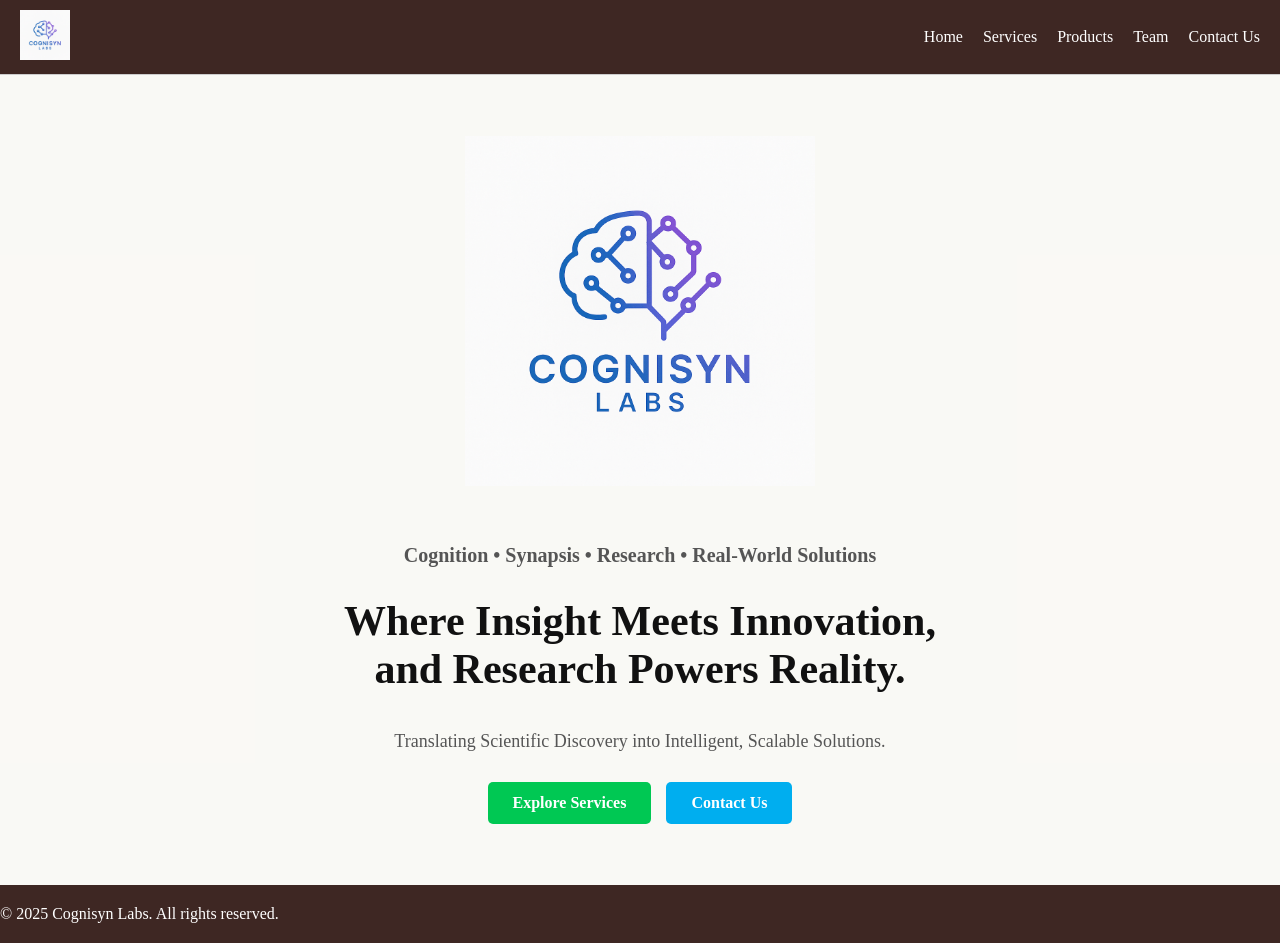
==== index.html @ c677e5f1 "Add files via upload" ====
<!DOCTYPE html>
<html lang="en">
<head>
  <meta charset="UTF-8">
  <meta name="viewport" content="width=device-width, initial-scale=1.0">
  <title>Cognisyn Labs</title>
  <style>
    body {
      margin: 0;
      font-family: Garamond, san-serif;
      background-color: #faf9f5;
    }

    .top-bar {
      display: flex;
      align-items: center;
      justify-content: space-between;
      padding: 10px 20px;
      background-color: #3E2723; /* Dark brown background */
      color: white; /* White text */
      border-bottom: 1px solid #ccc;
    }

    .top-bar .logo img {
      height: 50px;
    }

    .top-bar .nav-links {
      display: flex;
      gap: 20px;
      font-size: 16px;
    }

    .top-bar .nav-links a {
      text-decoration: none;
      color: white; /* White links for contrast */
      font-weight: 500;
    }

    .top-bar .nav-links a:hover {
      color: #f1c40f; /* Optional: Highlight links on hover */
    }

    .hero {
      display: flex;
      flex-direction: column;
      align-items: center;
      justify-content: center;
      height: 90vh;
      background: url('your-background-image.jpg') center/cover no-repeat;
      background-color: #faf9f5; /* fallback color */
      text-align: center;
      position: relative;
      color: #333;
    }

    .hero::after {
      content: '';
      position: absolute;
      inset: 0;
      background: rgba(250, 249, 245, 0.7); /* light overlay */
    }

    .hero-content {
      position: relative;
      z-index: 1;
      max-width: 700px;
      display: flex;
      flex-direction: column;
      align-items: center;
    }

    .hero-content .hero-logo img {
      height: 350px;
      margin-bottom: 20px;
    }

    .hero h5 {
      font-size: 20px;
      margin-bottom: 10px;
      color: #555;
    }

    .hero h1 {
      font-size: 42px;
      margin: 20px 0;
      color: #111;
    }

    .hero p {
      font-size: 18px;
      margin-bottom: 30px;
      color: #555;
    }

    .buttons {
      display: flex;
      gap: 15px;
      justify-content: center;
      flex-wrap: wrap;
    }

    .buttons a {
      padding: 12px 25px;
      border-radius: 5px;
      text-decoration: none;
      font-weight: bold;
      transition: background-color 0.3s;
    }

    .btn-primary {
      background-color: #00AEEF;
      color: #fff;
    }

    .btn-primary:hover {
      background-color: #0090cc;
    }

    .btn-secondary {
      background-color: #00C853;
      color: #fff;
    }

    .btn-secondary:hover {
      background-color: #009b3a;
    }

    /* Footer */
    .footer {
      background-color: #3E2723; /* Dark brown background */
      color: white; /* White text */
      padding: 20px 0;
      position: relative;
      bottom: 0;
      width: 100%;
    }

    .footer p {
      margin: 0;
      font-size: 1rem;
      font-weight: 400;
    }

  </style>
</head>
<body>

  <div class="top-bar">
    <div class="logo">
      <img src="logo_1.png" alt="Logo">
    </div>
    <div class="nav-links">
      <a href="index.html">Home</a>
      <a href="services.html">Services</a>
      <a href="products.html">Products</a>
      <a href="teams.html">Team</a>
      <a href="contact_us.html">Contact Us</a>
    </div>
  </div>

  

  <section class="hero">
    <div class="hero-content">
      <div class="hero-logo">
        <img src="logo_1.png" alt="Cognisyn Labs Logo">
      </div>
      <h5>Cognition • Synapsis • Research • Real-World Solutions</h5>
      <h1>Where Insight Meets Innovation,<br>and Research Powers Reality.</h1>
      <p>Translating Scientific Discovery into Intelligent, Scalable Solutions.</p>
      <div class="buttons">
        <a href="#" class="btn-secondary">Explore Services</a>
        <a href="#" class="btn-primary">Contact Us</a>
      </div>
    </div>
  </section>
  <footer class="footer">
    <div class="container text-center">
      <p>&copy; 2025 Cognisyn Labs. All rights reserved.</p>
    </div>
  </footer>

</body>
</html>
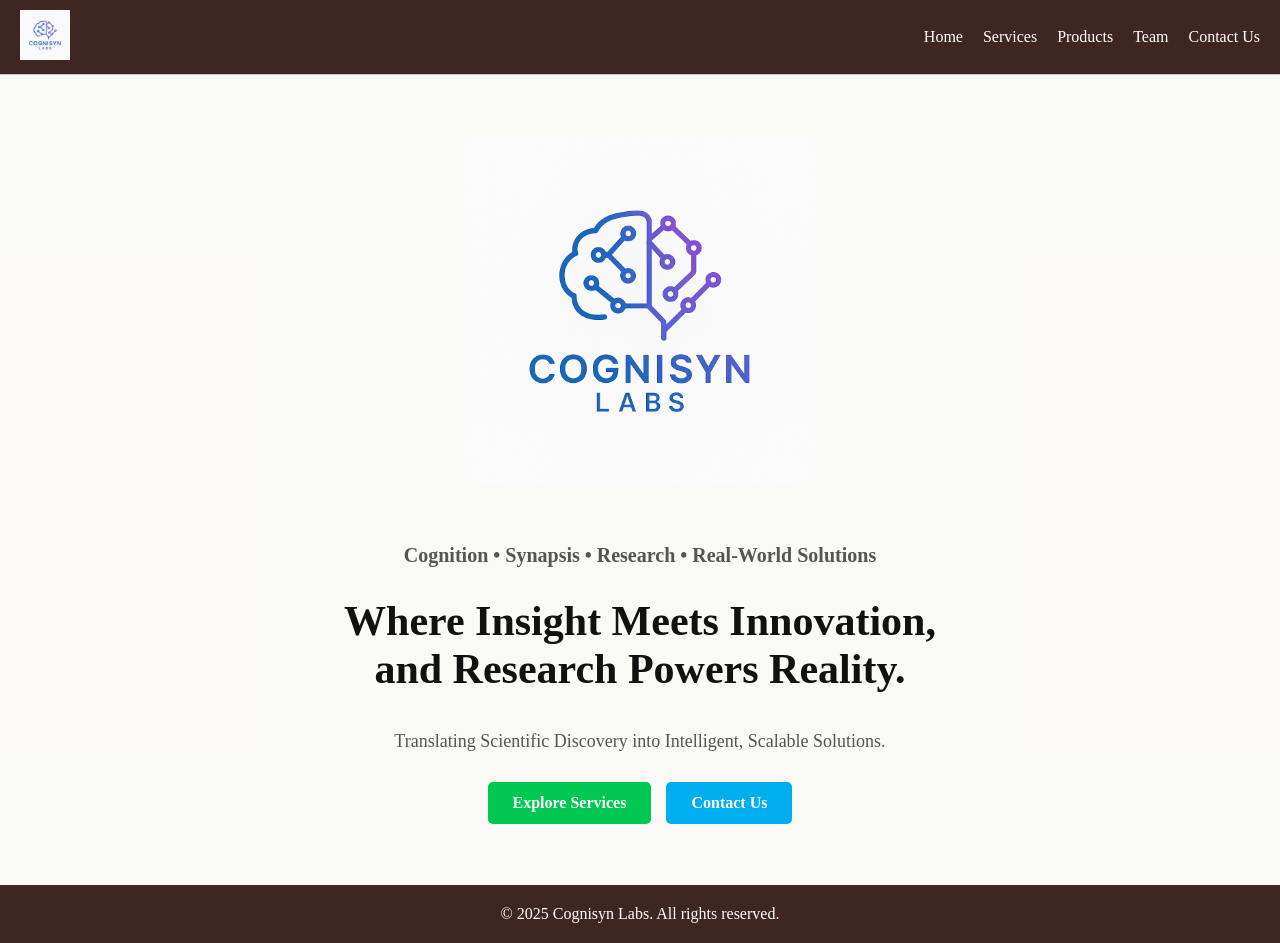
==== commit b144c521: "Add files via upload" ====
--- a/index.html
+++ b/index.html
@@ -132,6 +132,7 @@
       color: white; /* White text */
       padding: 20px 0;
       position: relative;
+      text-align: center; /* Center the text */
       bottom: 0;
       width: 100%;
     }
@@ -180,6 +181,7 @@
       <p>&copy; 2025 Cognisyn Labs. All rights reserved.</p>
     </div>
   </footer>
+  
 
 </body>
 </html>
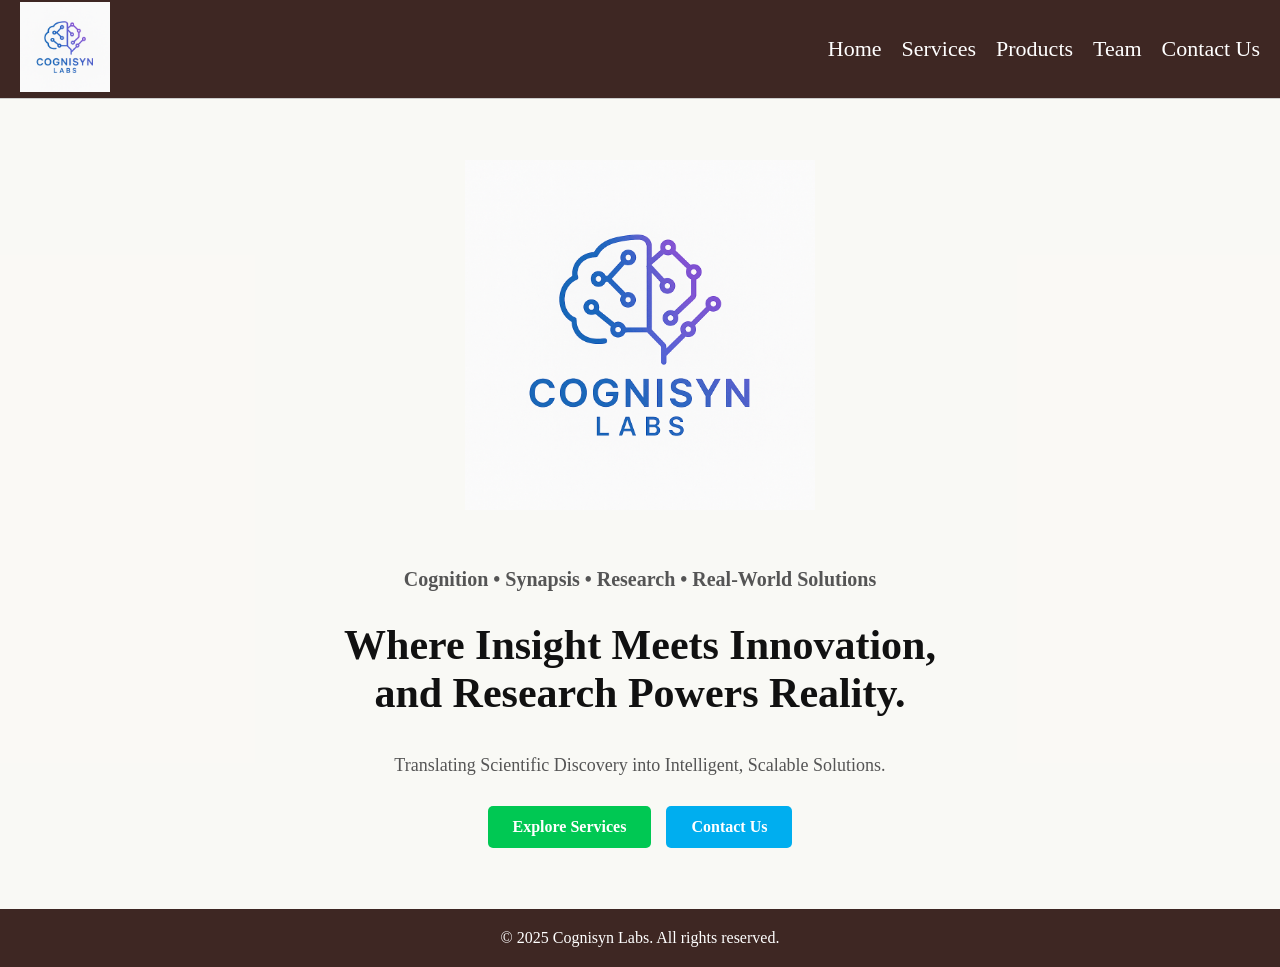
==== commit e3223596: "Add files via upload" ====
--- a/index.html
+++ b/index.html
@@ -15,20 +15,20 @@
       display: flex;
       align-items: center;
       justify-content: space-between;
-      padding: 10px 20px;
+      padding: 2px 20px;
       background-color: #3E2723; /* Dark brown background */
       color: white; /* White text */
       border-bottom: 1px solid #ccc;
     }
 
     .top-bar .logo img {
-      height: 50px;
+      height: 90px;
     }
 
     .top-bar .nav-links {
       display: flex;
       gap: 20px;
-      font-size: 16px;
+      font-size: 22px;
     }
 
     .top-bar .nav-links a {
@@ -181,7 +181,7 @@
       <p>&copy; 2025 Cognisyn Labs. All rights reserved.</p>
     </div>
   </footer>
-  
+
 
 </body>
 </html>
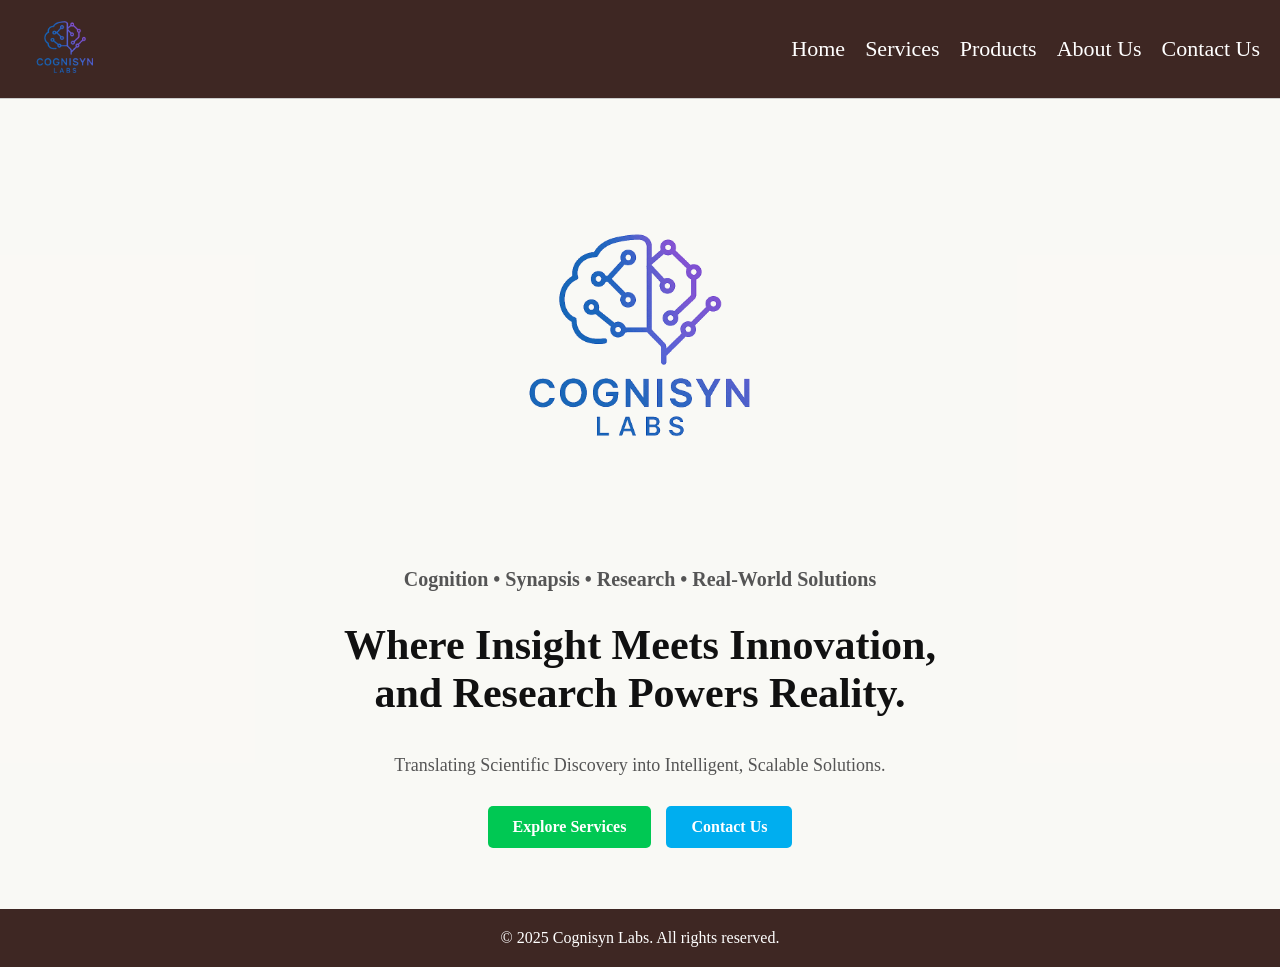
==== commit 2c129cad: "Add files via upload" ====
--- a/index.html
+++ b/index.html
@@ -47,8 +47,9 @@
       align-items: center;
       justify-content: center;
       height: 90vh;
-      background: url('your-background-image.jpg') center/cover no-repeat;
+      background: url('/img/brain.png') center/cover no-repeat;
       background-color: #faf9f5; /* fallback color */
+      background-size: 80% auto;
       text-align: center;
       position: relative;
       color: #333;
@@ -149,13 +150,13 @@
 
   <div class="top-bar">
     <div class="logo">
-      <img src="logo_1.png" alt="Logo">
+      <img src="logo_2.png" alt="Logo">
     </div>
     <div class="nav-links">
       <a href="index.html">Home</a>
       <a href="services.html">Services</a>
       <a href="products.html">Products</a>
-      <a href="teams.html">Team</a>
+      <a href="teams.html">About Us</a>
       <a href="contact_us.html">Contact Us</a>
     </div>
   </div>
@@ -165,14 +166,14 @@
   <section class="hero">
     <div class="hero-content">
       <div class="hero-logo">
-        <img src="logo_1.png" alt="Cognisyn Labs Logo">
+        <img src="logo_2.png" alt="Cognisyn Labs Logo">
       </div>
       <h5>Cognition • Synapsis • Research • Real-World Solutions</h5>
       <h1>Where Insight Meets Innovation,<br>and Research Powers Reality.</h1>
       <p>Translating Scientific Discovery into Intelligent, Scalable Solutions.</p>
       <div class="buttons">
-        <a href="#" class="btn-secondary">Explore Services</a>
-        <a href="#" class="btn-primary">Contact Us</a>
+        <a href="services.html" class="btn-secondary">Explore Services</a>
+        <a href="contact_us.html" class="btn-primary">Contact Us</a>
       </div>
     </div>
   </section>
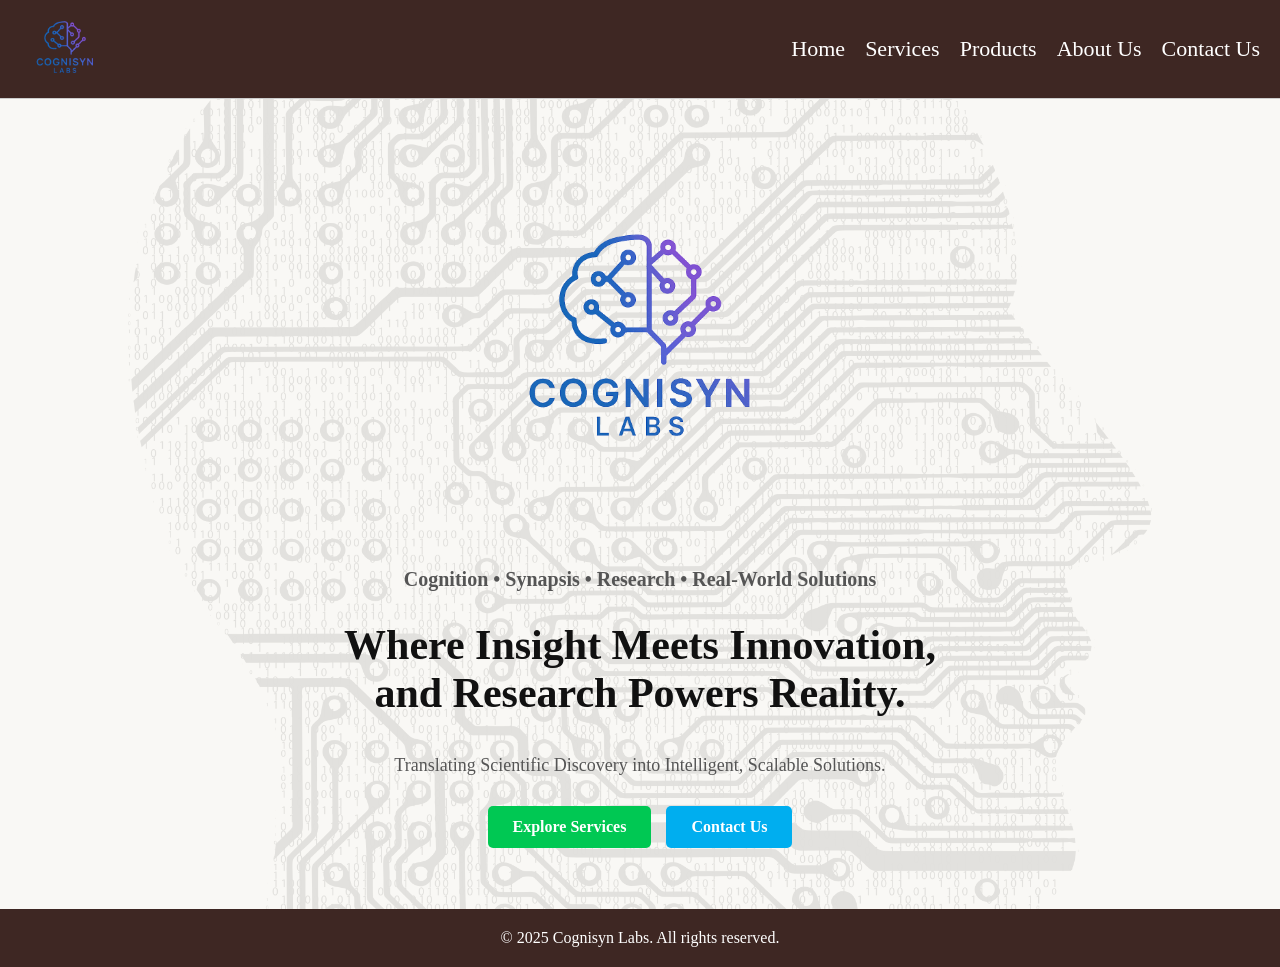
==== commit 61fa0f7f: "Add files via upload" ====
--- a/index.html
+++ b/index.html
@@ -59,7 +59,7 @@
       content: '';
       position: absolute;
       inset: 0;
-      background: rgba(250, 249, 245, 0.7); /* light overlay */
+      background: rgba(250, 249, 245, 0.9); /* light overlay */
     }
 
     .hero-content {
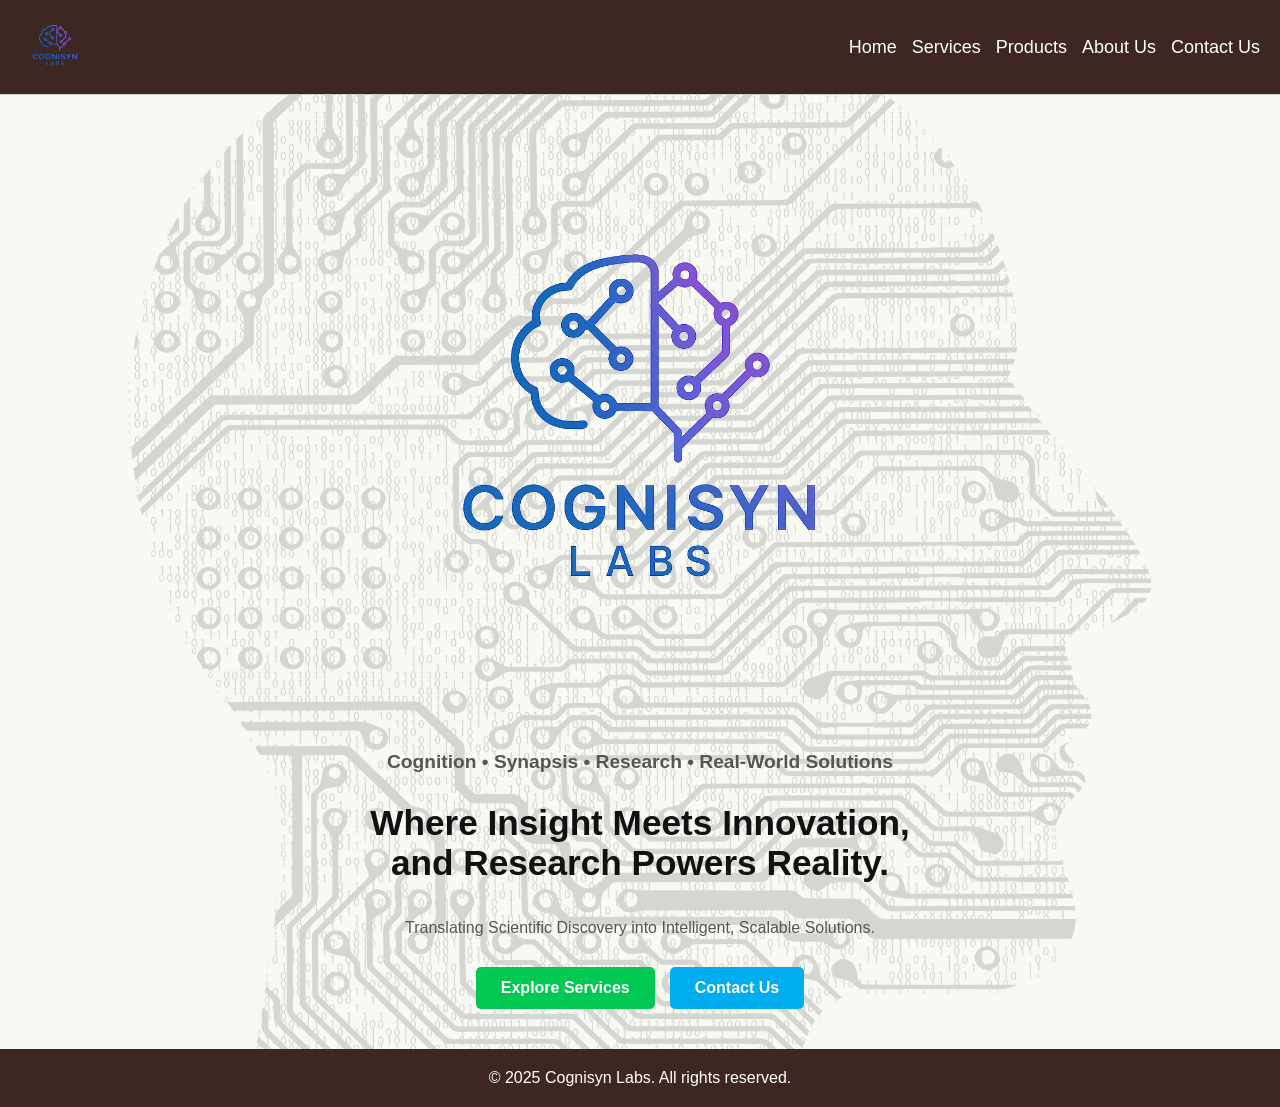
==== commit a7885025: "Add files via upload" ====
--- a/index.html
+++ b/index.html
@@ -5,146 +5,189 @@
   <meta name="viewport" content="width=device-width, initial-scale=1.0">
   <title>Cognisyn Labs</title>
   <style>
-    body {
-      margin: 0;
-      font-family: Garamond, san-serif;
-      background-color: #faf9f5;
-    }
-
-    .top-bar {
-      display: flex;
-      align-items: center;
-      justify-content: space-between;
-      padding: 2px 20px;
-      background-color: #3E2723; /* Dark brown background */
-      color: white; /* White text */
-      border-bottom: 1px solid #ccc;
-    }
-
-    .top-bar .logo img {
-      height: 90px;
-    }
-
-    .top-bar .nav-links {
-      display: flex;
-      gap: 20px;
-      font-size: 22px;
-    }
-
-    .top-bar .nav-links a {
-      text-decoration: none;
-      color: white; /* White links for contrast */
-      font-weight: 500;
-    }
-
-    .top-bar .nav-links a:hover {
-      color: #f1c40f; /* Optional: Highlight links on hover */
-    }
-
-    .hero {
-      display: flex;
-      flex-direction: column;
-      align-items: center;
-      justify-content: center;
-      height: 90vh;
-      background: url('/img/brain.png') center/cover no-repeat;
-      background-color: #faf9f5; /* fallback color */
-      background-size: 80% auto;
-      text-align: center;
-      position: relative;
-      color: #333;
-    }
-
-    .hero::after {
-      content: '';
-      position: absolute;
-      inset: 0;
-      background: rgba(250, 249, 245, 0.9); /* light overlay */
-    }
-
-    .hero-content {
-      position: relative;
-      z-index: 1;
-      max-width: 700px;
-      display: flex;
-      flex-direction: column;
-      align-items: center;
-    }
-
-    .hero-content .hero-logo img {
-      height: 350px;
-      margin-bottom: 20px;
-    }
-
-    .hero h5 {
-      font-size: 20px;
-      margin-bottom: 10px;
-      color: #555;
-    }
-
-    .hero h1 {
-      font-size: 42px;
-      margin: 20px 0;
-      color: #111;
-    }
-
-    .hero p {
-      font-size: 18px;
-      margin-bottom: 30px;
-      color: #555;
-    }
-
-    .buttons {
-      display: flex;
-      gap: 15px;
-      justify-content: center;
-      flex-wrap: wrap;
-    }
-
-    .buttons a {
-      padding: 12px 25px;
-      border-radius: 5px;
-      text-decoration: none;
-      font-weight: bold;
-      transition: background-color 0.3s;
-    }
-
-    .btn-primary {
-      background-color: #00AEEF;
-      color: #fff;
-    }
-
-    .btn-primary:hover {
-      background-color: #0090cc;
-    }
-
-    .btn-secondary {
-      background-color: #00C853;
-      color: #fff;
-    }
-
-    .btn-secondary:hover {
-      background-color: #009b3a;
-    }
-
-    /* Footer */
-    .footer {
-      background-color: #3E2723; /* Dark brown background */
-      color: white; /* White text */
-      padding: 20px 0;
-      position: relative;
-      text-align: center; /* Center the text */
-      bottom: 0;
-      width: 100%;
-    }
-
-    .footer p {
-      margin: 0;
-      font-size: 1rem;
-      font-weight: 400;
-    }
-
-  </style>
+      body {
+        margin: 0;
+        font-family: Garamond, sans-serif;
+        background-color: #faf9f5;
+      }
+
+      .top-bar {
+        display: flex;
+        flex-wrap: wrap;
+        align-items: center;
+        justify-content: space-between;
+        padding: 10px 20px;
+        background-color: #3E2723;
+        color: white;
+        border-bottom: 1px solid #ccc;
+      }
+
+      .top-bar .logo img {
+        height: 70px;
+      }
+
+      .top-bar .nav-links {
+        display: flex;
+        flex-wrap: wrap;
+        gap: 15px;
+        font-size: 18px;
+      }
+
+      .top-bar .nav-links a {
+        text-decoration: none;
+        color: white;
+        font-weight: 500;
+      }
+
+      .top-bar .nav-links a:hover {
+        color: #f1c40f;
+      }
+
+      .hero {
+        display: flex;
+        flex-direction: column;
+        align-items: center;
+        justify-content: center;
+        min-height: 80vh;
+        background: url('/img/brain.png') center/80% no-repeat;
+        background-color: #faf9f5;
+        text-align: center;
+        position: relative;
+        color: #333;
+        padding: 40px 20px;
+      }
+
+      .hero::after {
+        content: '';
+        position: absolute;
+        inset: 0;
+        background: rgba(250, 249, 245, 0.85);
+      }
+
+      .hero-content {
+        position: relative;
+        z-index: 1;
+        max-width: 700px;
+        display: flex;
+        flex-direction: column;
+        align-items: center;
+        text-align: center;
+      }
+
+      .hero-content .hero-logo img {
+        max-width: 80%;
+        height: auto;
+        margin-bottom: 20px;
+      }
+
+      .hero h5 {
+        font-size: 1.2rem;
+        margin-bottom: 10px;
+        color: #555;
+      }
+
+      .hero h1 {
+        font-size: 2.2rem;
+        margin: 20px 0;
+        color: #111;
+      }
+
+      .hero p {
+        font-size: 1rem;
+        margin-bottom: 30px;
+        color: #555;
+      }
+
+      .buttons {
+        display: flex;
+        gap: 15px;
+        justify-content: center;
+        flex-wrap: wrap;
+      }
+
+      .buttons a {
+        padding: 12px 25px;
+        border-radius: 5px;
+        text-decoration: none;
+        font-weight: bold;
+        transition: background-color 0.3s;
+        font-size: 1rem;
+      }
+
+      .btn-primary {
+        background-color: #00AEEF;
+        color: #fff;
+      }
+
+      .btn-primary:hover {
+        background-color: #0090cc;
+      }
+
+      .btn-secondary {
+        background-color: #00C853;
+        color: #fff;
+      }
+
+      .btn-secondary:hover {
+        background-color: #009b3a;
+      }
+
+      .footer {
+        background-color: #3E2723;
+        color: white;
+        padding: 20px 0;
+        text-align: center;
+      }
+
+      .footer p {
+        margin: 0;
+        font-size: 1rem;
+        font-weight: 400;
+      }
+
+      /* RESPONSIVE STYLES */
+      @media (max-width: 768px) {
+        .top-bar {
+          flex-direction: column;
+          align-items: flex-start;
+        }
+
+        .top-bar .logo img {
+          height: 60px;
+          margin-bottom: 10px;
+        }
+
+        .top-bar .nav-links {
+          flex-direction: column;
+          gap: 10px;
+          font-size: 16px;
+          width: 100%;
+        }
+
+        .hero h1 {
+          font-size: 1.8rem;
+        }
+
+        .hero h5 {
+          font-size: 1rem;
+        }
+
+        .hero p {
+          font-size: 0.95rem;
+        }
+
+        .buttons a {
+          padding: 10px 20px;
+          font-size: 0.95rem;
+        }
+
+        .hero {
+          background-size: 100% auto;
+          padding: 60px 20px;
+        }
+      }
+    </style>
+
 </head>
 <body>
 
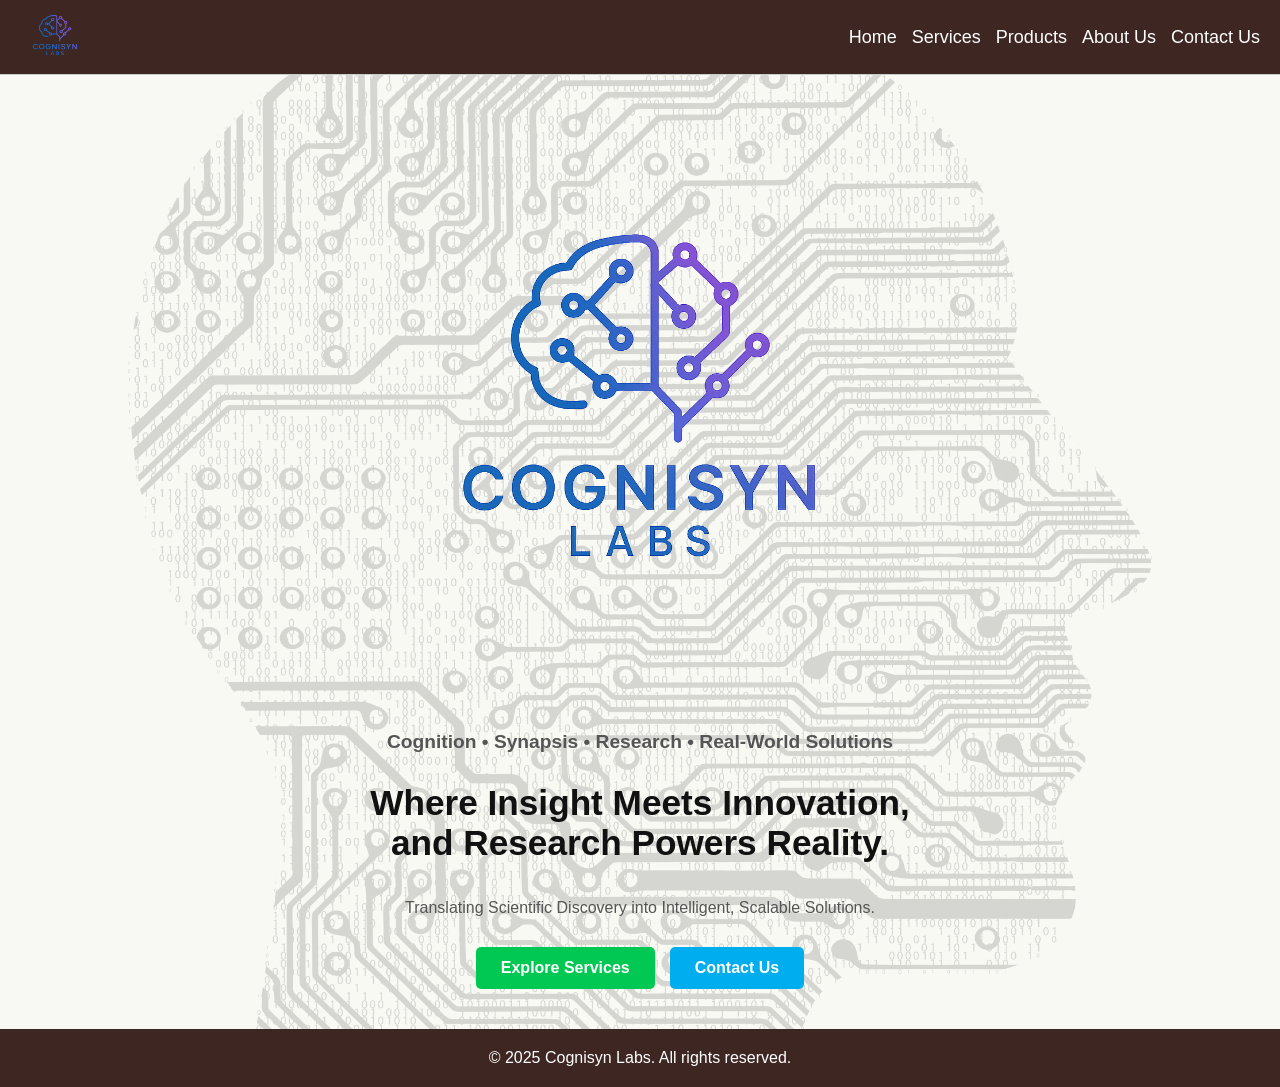
==== commit ccdb19ba: "Add files via upload" ====
--- a/index.html
+++ b/index.html
@@ -16,7 +16,7 @@
         flex-wrap: wrap;
         align-items: center;
         justify-content: space-between;
-        padding: 10px 20px;
+        padding: 0px 20px;
         background-color: #3E2723;
         color: white;
         border-bottom: 1px solid #ccc;
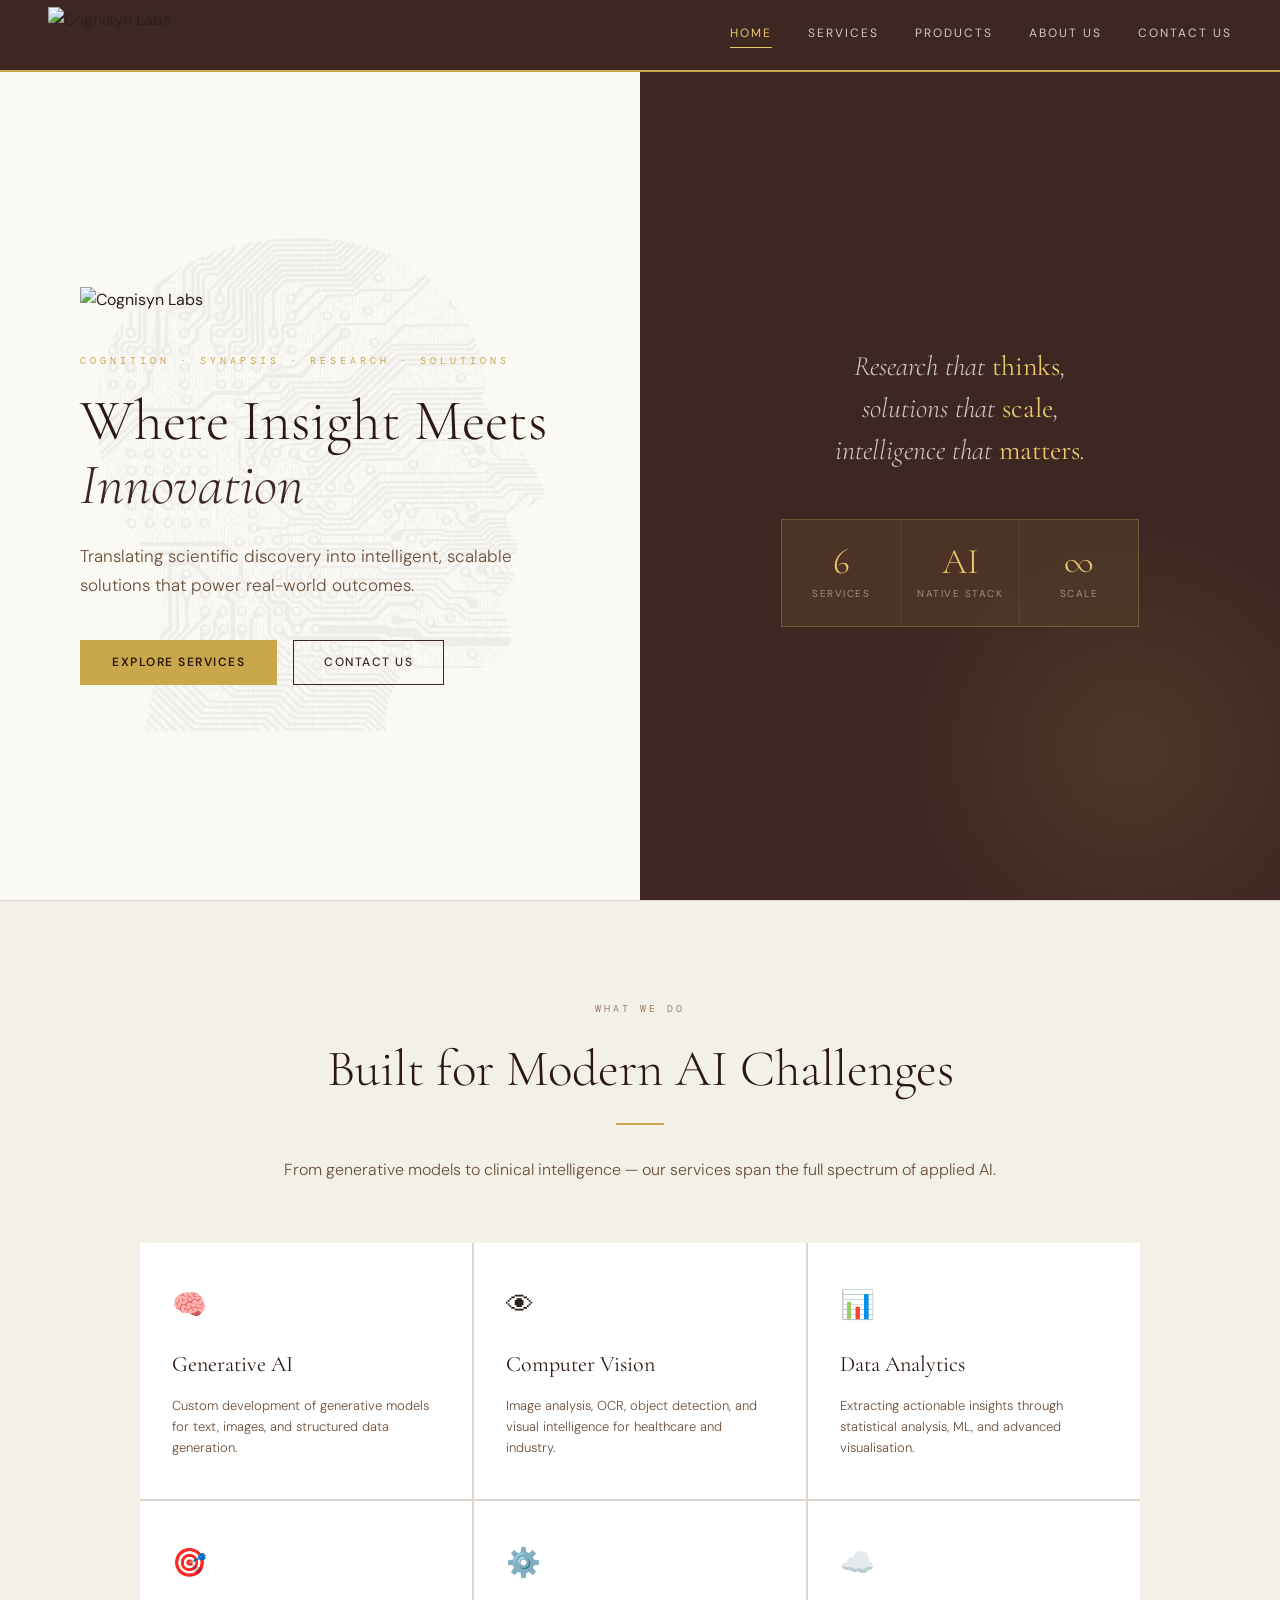
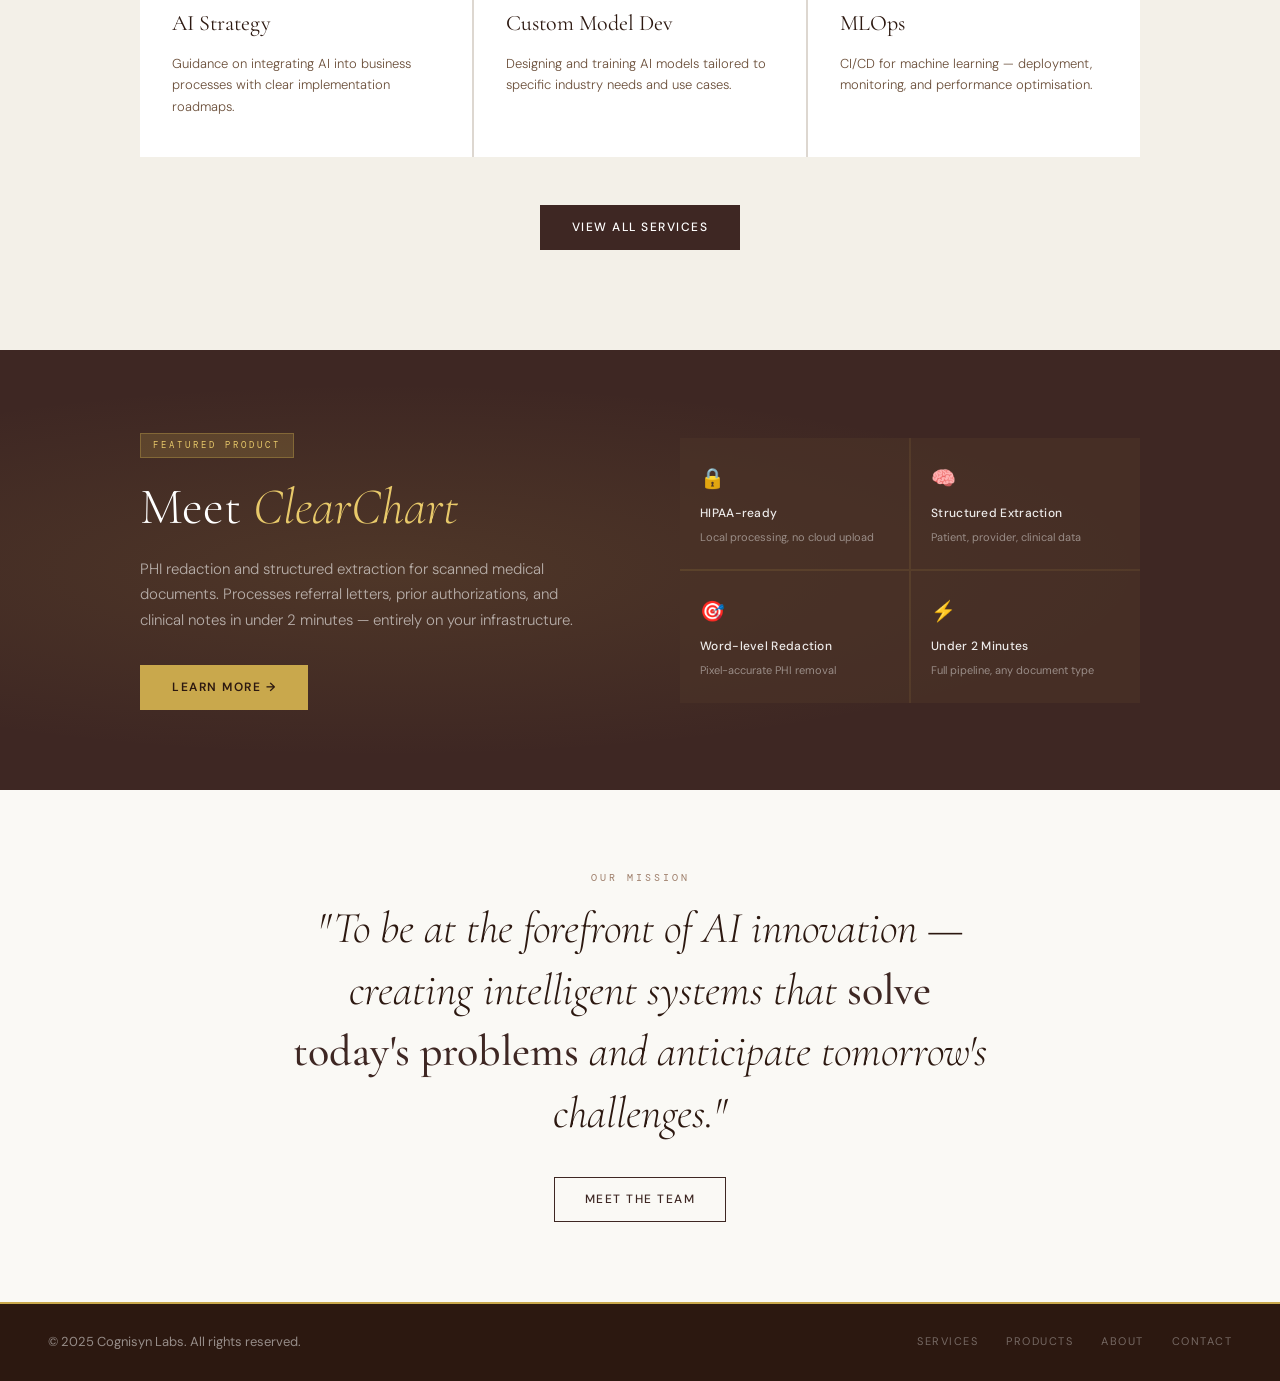
==== commit 884f1c0d: "Add files via upload" ====
--- a/index.html
+++ b/index.html
@@ -2,201 +2,290 @@
 <html lang="en">
 <head>
   <meta charset="UTF-8">
-  <meta name="viewport" content="width=device-width, initial-scale=1.0">
-  <title>Cognisyn Labs</title>
+  <meta name="viewport" content="width=device-width, initial-scale=1">
+  <title>Cognisyn Labs — AI Research & Solutions</title>
+  <link rel="preconnect" href="https://fonts.googleapis.com">
+  <link href="https://fonts.googleapis.com/css2?family=Cormorant+Garamond:ital,wght@0,300;0,400;0,500;1,300;1,400&family=DM+Sans:wght@300;400;500&family=DM+Mono:wght@400;500&display=swap" rel="stylesheet">
+  <link rel="stylesheet" href="shared.css">
   <style>
-      body {
-        margin: 0;
-        font-family: Garamond, sans-serif;
-        background-color: #faf9f5;
-      }
-
-      .top-bar {
-        display: flex;
-        flex-wrap: wrap;
-        align-items: center;
-        justify-content: space-between;
-        padding: 0px 20px;
-        background-color: #3E2723;
-        color: white;
-        border-bottom: 1px solid #ccc;
-      }
-
-      .top-bar .logo img {
-        height: 70px;
-      }
-
-      .top-bar .nav-links {
-        display: flex;
-        flex-wrap: wrap;
-        gap: 15px;
-        font-size: 18px;
-      }
-
-      .top-bar .nav-links a {
-        text-decoration: none;
-        color: white;
-        font-weight: 500;
-      }
-
-      .top-bar .nav-links a:hover {
-        color: #f1c40f;
-      }
-
-      .hero {
-        display: flex;
-        flex-direction: column;
-        align-items: center;
-        justify-content: center;
-        min-height: 80vh;
-        background: url('/img/brain.png') center/80% no-repeat;
-        background-color: #faf9f5;
-        text-align: center;
-        position: relative;
-        color: #333;
-        padding: 40px 20px;
-      }
-
-      .hero::after {
-        content: '';
-        position: absolute;
-        inset: 0;
-        background: rgba(250, 249, 245, 0.85);
-      }
-
-      .hero-content {
-        position: relative;
-        z-index: 1;
-        max-width: 700px;
-        display: flex;
-        flex-direction: column;
-        align-items: center;
-        text-align: center;
-      }
-
-      .hero-content .hero-logo img {
-        max-width: 80%;
-        height: auto;
-        margin-bottom: 20px;
-      }
-
-      .hero h5 {
-        font-size: 1.2rem;
-        margin-bottom: 10px;
-        color: #555;
-      }
-
-      .hero h1 {
-        font-size: 2.2rem;
-        margin: 20px 0;
-        color: #111;
-      }
-
-      .hero p {
-        font-size: 1rem;
-        margin-bottom: 30px;
-        color: #555;
-      }
-
-      .buttons {
-        display: flex;
-        gap: 15px;
-        justify-content: center;
-        flex-wrap: wrap;
-      }
-
-      .buttons a {
-        padding: 12px 25px;
-        border-radius: 5px;
-        text-decoration: none;
-        font-weight: bold;
-        transition: background-color 0.3s;
-        font-size: 1rem;
-      }
-
-      .btn-primary {
-        background-color: #00AEEF;
-        color: #fff;
-      }
-
-      .btn-primary:hover {
-        background-color: #0090cc;
-      }
-
-      .btn-secondary {
-        background-color: #00C853;
-        color: #fff;
-      }
-
-      .btn-secondary:hover {
-        background-color: #009b3a;
-      }
-
-      .footer {
-        background-color: #3E2723;
-        color: white;
-        padding: 20px 0;
-        text-align: center;
-      }
-
-      .footer p {
-        margin: 0;
-        font-size: 1rem;
-        font-weight: 400;
-      }
-
-      /* RESPONSIVE STYLES */
-      @media (max-width: 768px) {
-        .top-bar {
-          flex-direction: column;
-          align-items: flex-start;
-        }
-
-        .top-bar .logo img {
-          height: 60px;
-          margin-bottom: 10px;
-        }
-
-        .top-bar .nav-links {
-          flex-direction: column;
-          gap: 10px;
-          font-size: 16px;
-          width: 100%;
-        }
-
-        .hero h1 {
-          font-size: 1.8rem;
-        }
-
-        .hero h5 {
-          font-size: 1rem;
-        }
-
-        .hero p {
-          font-size: 0.95rem;
-        }
-
-        .buttons a {
-          padding: 10px 20px;
-          font-size: 0.95rem;
-        }
-
-        .hero {
-          background-size: 100% auto;
-          padding: 60px 20px;
-        }
-      }
-    </style>
-
+    /* ── Hero ── */
+    .hero {
+      min-height: calc(100vh - 72px);
+      background: var(--cream);
+      display: grid;
+      grid-template-columns: 1fr 1fr;
+      align-items: center;
+      gap: 0;
+      position: relative;
+      overflow: hidden;
+    }
+    .hero::before {
+      content: '';
+      position: absolute;
+      top: -80px; right: -80px;
+      width: 600px; height: 600px;
+      background: radial-gradient(circle, rgba(201,168,76,0.08) 0%, transparent 70%);
+      pointer-events: none;
+    }
+    .hero-left {
+      padding: 80px 64px 80px 80px;
+      position: relative;
+      z-index: 1;
+      background-image: url('img/brain.png');
+      background-size: 70%;
+      background-position: center;
+      background-repeat: no-repeat;
+    }
+    .hero-left::after {
+      content: '';
+      position: absolute;
+      inset: 0;
+      background: rgba(250, 249, 245, 0.95);
+      z-index: 0;
+    }
+    .hero-left > * { position: relative; z-index: 1; }
+    .hero-logo { margin-bottom: 40px; }
+    .hero-logo img { height: 80px; }
+    .hero-eyebrow {
+      font-family: 'DM Mono', monospace;
+      font-size: 10px;
+      letter-spacing: 4px;
+      text-transform: uppercase;
+      color: var(--gold);
+      margin-bottom: 20px;
+    }
+    .hero h1 {
+      font-family: 'Cormorant Garamond', serif;
+      font-size: clamp(40px, 4.5vw, 64px);
+      font-weight: 300;
+      color: var(--brown-dark);
+      line-height: 1.12;
+      margin-bottom: 24px;
+    }
+    .hero h1 em { font-style: italic; color: var(--brown); }
+    .hero-sub {
+      font-size: 17px;
+      color: var(--text-mid);
+      line-height: 1.7;
+      font-weight: 300;
+      max-width: 440px;
+      margin-bottom: 40px;
+    }
+    .hero-buttons { display: flex; gap: 16px; flex-wrap: wrap; }
+    .hero-right {
+      background: var(--brown);
+      min-height: calc(100vh - 72px);
+      display: flex;
+      flex-direction: column;
+      align-items: center;
+      justify-content: center;
+      padding: 60px 48px;
+      position: relative;
+      overflow: hidden;
+    }
+    .hero-right::before {
+      content: '';
+      position: absolute;
+      bottom: -100px; right: -100px;
+      width: 500px; height: 500px;
+      background: radial-gradient(circle, rgba(201,168,76,0.12) 0%, transparent 65%);
+    }
+    .hero-right-content { position: relative; z-index: 1; text-align: center; }
+    .hero-tagline {
+      font-family: 'Cormorant Garamond', serif;
+      font-size: 28px;
+      font-weight: 300;
+      font-style: italic;
+      color: rgba(255,255,255,0.75);
+      line-height: 1.5;
+      margin-bottom: 48px;
+    }
+    .hero-tagline strong { color: var(--gold-light); font-style: normal; font-weight: 400; }
+    .stats-row {
+      display: grid;
+      grid-template-columns: repeat(3, 1fr);
+      gap: 1px;
+      background: rgba(201,168,76,0.2);
+      border: 1px solid rgba(201,168,76,0.2);
+      width: 100%;
+    }
+    .stat {
+      background: rgba(62,39,35,0.5);
+      padding: 24px 16px;
+      text-align: center;
+    }
+    .stat-num {
+      font-family: 'Cormorant Garamond', serif;
+      font-size: 36px;
+      font-weight: 300;
+      color: var(--gold-light);
+      line-height: 1;
+      margin-bottom: 6px;
+    }
+    .stat-label {
+      font-size: 10px;
+      letter-spacing: 1.5px;
+      text-transform: uppercase;
+      color: rgba(255,255,255,0.45);
+    }
+
+    /* ── Services preview ── */
+    .services-preview {
+      padding: 100px 0;
+      background: var(--cream-2);
+      border-top: 1px solid var(--border);
+    }
+    .services-preview .container { text-align: center; }
+    .services-preview h2 {
+      font-family: 'Cormorant Garamond', serif;
+      font-size: clamp(32px, 4vw, 52px);
+      font-weight: 300;
+      color: var(--brown-dark);
+      margin-bottom: 12px;
+    }
+    .services-preview > .container > p {
+      font-size: 16px;
+      color: var(--text-mid);
+      font-weight: 300;
+      margin-bottom: 60px;
+    }
+    .services-grid {
+      display: grid;
+      grid-template-columns: repeat(3, 1fr);
+      gap: 2px;
+      background: var(--border);
+    }
+    .service-tile {
+      background: white;
+      padding: 40px 32px;
+      text-align: left;
+      transition: background 0.2s;
+      cursor: default;
+    }
+    .service-tile:hover { background: var(--cream); }
+    .tile-icon {
+      font-size: 28px;
+      margin-bottom: 20px;
+    }
+    .tile-title {
+      font-family: 'Cormorant Garamond', serif;
+      font-size: 22px;
+      font-weight: 400;
+      color: var(--brown-dark);
+      margin-bottom: 12px;
+    }
+    .tile-desc {
+      font-size: 13px;
+      color: var(--text-mid);
+      line-height: 1.65;
+      font-weight: 300;
+    }
+
+    /* ── ClearChart callout ── */
+    .product-callout {
+      background: var(--brown);
+      padding: 80px 0;
+      position: relative;
+      overflow: hidden;
+    }
+    .product-callout::before {
+      content: '';
+      position: absolute;
+      inset: 0;
+      background: radial-gradient(ellipse at 30% 50%, rgba(201,168,76,0.12) 0%, transparent 60%);
+    }
+    .callout-inner {
+      display: grid;
+      grid-template-columns: 1fr 1fr;
+      gap: 80px;
+      align-items: center;
+      position: relative;
+    }
+    .callout-left .badge {
+      font-family: 'DM Mono', monospace;
+      font-size: 9px;
+      letter-spacing: 3px;
+      text-transform: uppercase;
+      background: rgba(201,168,76,0.2);
+      border: 1px solid rgba(201,168,76,0.35);
+      color: var(--gold-light);
+      padding: 4px 12px;
+      display: inline-block;
+      margin-bottom: 20px;
+    }
+    .callout-left h2 {
+      font-family: 'Cormorant Garamond', serif;
+      font-size: clamp(36px, 4vw, 52px);
+      font-weight: 300;
+      color: white;
+      line-height: 1.15;
+      margin-bottom: 20px;
+    }
+    .callout-left h2 em { font-style: italic; color: var(--gold-light); }
+    .callout-left p {
+      font-size: 15px;
+      color: rgba(255,255,255,0.6);
+      font-weight: 300;
+      line-height: 1.7;
+      margin-bottom: 32px;
+    }
+    .callout-right {
+      display: grid;
+      grid-template-columns: 1fr 1fr;
+      gap: 2px;
+      background: rgba(201,168,76,0.15);
+    }
+    .callout-feature {
+      background: rgba(62,39,35,0.6);
+      padding: 24px 20px;
+    }
+    .cf-icon { font-size: 20px; margin-bottom: 10px; }
+    .cf-title {
+      font-size: 12px;
+      font-weight: 500;
+      color: rgba(255,255,255,0.9);
+      margin-bottom: 6px;
+      letter-spacing: 0.3px;
+    }
+    .cf-desc {
+      font-size: 11px;
+      color: rgba(255,255,255,0.45);
+      line-height: 1.5;
+    }
+
+    /* ── Mission strip ── */
+    .mission {
+      padding: 80px 0;
+      text-align: center;
+    }
+    .mission h2 {
+      font-family: 'Cormorant Garamond', serif;
+      font-size: clamp(28px, 3.5vw, 44px);
+      font-weight: 300;
+      font-style: italic;
+      color: var(--brown-dark);
+      max-width: 700px;
+      margin: 0 auto 32px;
+      line-height: 1.4;
+    }
+    .mission h2 strong { font-style: normal; color: var(--brown); font-weight: 500; }
+
+    @media (max-width: 900px) {
+      .hero { grid-template-columns: 1fr; }
+      .hero-right { min-height: 400px; }
+      .hero-left { padding: 60px 20px; }
+      .services-grid { grid-template-columns: 1fr; }
+      .callout-inner { grid-template-columns: 1fr; gap: 40px; }
+      .stats-row { grid-template-columns: 1fr 1fr; }
+    }
+  </style>
 </head>
 <body>
 
   <div class="top-bar">
-    <div class="logo">
-      <img src="logo_2.png" alt="Logo">
-    </div>
+    <div class="logo"><img src="img/logo.png" alt="Cognisyn Labs"></div>
     <div class="nav-links">
-      <a href="index.html">Home</a>
+      <a href="index.html" class="active">Home</a>
       <a href="services.html">Services</a>
       <a href="products.html">Products</a>
       <a href="teams.html">About Us</a>
@@ -204,28 +293,132 @@
     </div>
   </div>
 
-  
-
   <section class="hero">
-    <div class="hero-content">
-      <div class="hero-logo">
-        <img src="logo_2.png" alt="Cognisyn Labs Logo">
-      </div>
-      <h5>Cognition • Synapsis • Research • Real-World Solutions</h5>
-      <h1>Where Insight Meets Innovation,<br>and Research Powers Reality.</h1>
-      <p>Translating Scientific Discovery into Intelligent, Scalable Solutions.</p>
-      <div class="buttons">
-        <a href="services.html" class="btn-secondary">Explore Services</a>
-        <a href="contact_us.html" class="btn-primary">Contact Us</a>
+    <div class="hero-left">
+      <div class="hero-logo"><img src="img/logo.png" alt="Cognisyn Labs"></div>
+      <div class="hero-eyebrow">Cognition · Synapsis · Research · Solutions</div>
+      <h1>Where Insight Meets<br><em>Innovation</em></h1>
+      <p class="hero-sub">Translating scientific discovery into intelligent, scalable solutions that power real-world outcomes.</p>
+      <div class="hero-buttons">
+        <a href="services.html" class="btn-gold">Explore Services</a>
+        <a href="contact_us.html" class="btn-outline">Contact Us</a>
+      </div>
+    </div>
+    <div class="hero-right">
+      <div class="hero-right-content">
+        <p class="hero-tagline">Research that <strong>thinks</strong>,<br>solutions that <strong>scale</strong>,<br>intelligence that <strong>matters</strong>.</p>
+        <div class="stats-row">
+          <div class="stat">
+            <div class="stat-num">6</div>
+            <div class="stat-label">Services</div>
+          </div>
+          <div class="stat">
+            <div class="stat-num">AI</div>
+            <div class="stat-label">Native Stack</div>
+          </div>
+          <div class="stat">
+            <div class="stat-num">∞</div>
+            <div class="stat-label">Scale</div>
+          </div>
+        </div>
       </div>
     </div>
   </section>
+
+  <section class="services-preview">
+    <div class="container">
+      <div class="section-label">What We Do</div>
+      <h2>Built for Modern AI Challenges</h2>
+      <div class="gold-line"></div>
+      <p>From generative models to clinical intelligence — our services span the full spectrum of applied AI.</p>
+      <div class="services-grid">
+        <div class="service-tile">
+          <div class="tile-icon">🧠</div>
+          <div class="tile-title">Generative AI</div>
+          <div class="tile-desc">Custom development of generative models for text, images, and structured data generation.</div>
+        </div>
+        <div class="service-tile">
+          <div class="tile-icon">👁</div>
+          <div class="tile-title">Computer Vision</div>
+          <div class="tile-desc">Image analysis, OCR, object detection, and visual intelligence for healthcare and industry.</div>
+        </div>
+        <div class="service-tile">
+          <div class="tile-icon">📊</div>
+          <div class="tile-title">Data Analytics</div>
+          <div class="tile-desc">Extracting actionable insights through statistical analysis, ML, and advanced visualisation.</div>
+        </div>
+        <div class="service-tile">
+          <div class="tile-icon">🎯</div>
+          <div class="tile-title">AI Strategy</div>
+          <div class="tile-desc">Guidance on integrating AI into business processes with clear implementation roadmaps.</div>
+        </div>
+        <div class="service-tile">
+          <div class="tile-icon">⚙️</div>
+          <div class="tile-title">Custom Model Dev</div>
+          <div class="tile-desc">Designing and training AI models tailored to specific industry needs and use cases.</div>
+        </div>
+        <div class="service-tile">
+          <div class="tile-icon">☁️</div>
+          <div class="tile-title">MLOps</div>
+          <div class="tile-desc">CI/CD for machine learning — deployment, monitoring, and performance optimisation.</div>
+        </div>
+      </div>
+      <div style="margin-top:48px">
+        <a href="services.html" class="btn-primary">View All Services</a>
+      </div>
+    </div>
+  </section>
+
+  <section class="product-callout">
+    <div class="container callout-inner">
+      <div class="callout-left">
+        <div class="badge">Featured Product</div>
+        <h2>Meet <em>ClearChart</em></h2>
+        <p>PHI redaction and structured extraction for scanned medical documents. Processes referral letters, prior authorizations, and clinical notes in under 2 minutes — entirely on your infrastructure.</p>
+        <a href="products.html" class="btn-gold">Learn More →</a>
+      </div>
+      <div class="callout-right">
+        <div class="callout-feature">
+          <div class="cf-icon">🔒</div>
+          <div class="cf-title">HIPAA-ready</div>
+          <div class="cf-desc">Local processing, no cloud upload</div>
+        </div>
+        <div class="callout-feature">
+          <div class="cf-icon">🧠</div>
+          <div class="cf-title">Structured Extraction</div>
+          <div class="cf-desc">Patient, provider, clinical data</div>
+        </div>
+        <div class="callout-feature">
+          <div class="cf-icon">🎯</div>
+          <div class="cf-title">Word-level Redaction</div>
+          <div class="cf-desc">Pixel-accurate PHI removal</div>
+        </div>
+        <div class="callout-feature">
+          <div class="cf-icon">⚡</div>
+          <div class="cf-title">Under 2 Minutes</div>
+          <div class="cf-desc">Full pipeline, any document type</div>
+        </div>
+      </div>
+    </div>
+  </section>
+
+  <section class="mission">
+    <div class="container">
+      <div class="section-label">Our Mission</div>
+      <h2>"To be at the forefront of AI innovation — creating intelligent systems that <strong>solve today's problems</strong> and anticipate tomorrow's challenges."</h2>
+      <a href="teams.html" class="btn-outline">Meet the Team</a>
+    </div>
+  </section>
+
   <footer class="footer">
-    <div class="container text-center">
-      <p>&copy; 2025 Cognisyn Labs. All rights reserved.</p>
+    <p>&copy; 2025 Cognisyn Labs. All rights reserved.</p>
+    <div class="footer-links">
+      <a href="services.html">Services</a>
+      <a href="products.html">Products</a>
+      <a href="teams.html">About</a>
+      <a href="contact_us.html">Contact</a>
     </div>
   </footer>
 
-
 </body>
-</html>
+</html>
--- a/shared.css
+++ b/shared.css
@@ -0,0 +1,235 @@
+/* ═══════════════════════════════════════════════════════
+   Cognisyn Labs — Shared Design System
+   Brown #3E2723 · Cream #faf9f5 · Gold #c9a84c
+   ═══════════════════════════════════════════════════════ */
+
+@import url('https://fonts.googleapis.com/css2?family=Cormorant+Garamond:ital,wght@0,300;0,400;0,500;0,600;1,300;1,400&family=DM+Sans:wght@300;400;500&family=DM+Mono:wght@400;500&display=swap');
+
+:root {
+  --brown:       #3E2723;
+  --brown-dark:  #2c1810;
+  --brown-mid:   #5D3A2A;
+  --brown-light: #7a4f3e;
+  --cream:       #faf9f5;
+  --cream-2:     #f3f0e8;
+  --cream-3:     #ede9dd;
+  --gold:        #c9a84c;
+  --gold-light:  #e8c96a;
+  --gold-dim:    rgba(201,168,76,0.15);
+  --teal:        #1a7a72;
+  --teal-light:  #24a99e;
+  --text:        #2a1f1a;
+  --text-mid:    #6b4f3a;
+  --text-light:  #9e7e6a;
+  --border:      rgba(62,39,35,0.12);
+  --shadow-sm:   0 2px 12px rgba(62,39,35,0.08);
+  --shadow-md:   0 4px 30px rgba(62,39,35,0.12);
+  --shadow-lg:   0 8px 50px rgba(62,39,35,0.18);
+}
+
+*, *::before, *::after { box-sizing: border-box; margin: 0; padding: 0; }
+
+html { scroll-behavior: smooth; }
+
+body {
+  font-family: 'DM Sans', sans-serif;
+  background: var(--cream);
+  color: var(--text);
+  line-height: 1.6;
+  overflow-x: hidden;
+}
+
+/* ── Navbar ─────────────────────────────────────────── */
+.top-bar {
+  display: flex;
+  align-items: center;
+  justify-content: space-between;
+  padding: 0 48px;
+  background: var(--brown);
+  border-bottom: 2px solid var(--gold);
+  position: sticky;
+  top: 0;
+  z-index: 200;
+  height: 72px;
+}
+.top-bar .logo img { height: 56px; display: block; }
+.top-bar .nav-links {
+  display: flex;
+  gap: 36px;
+  font-size: 12px;
+  letter-spacing: 2px;
+  text-transform: uppercase;
+}
+.top-bar .nav-links a {
+  text-decoration: none;
+  color: rgba(255,255,255,0.75);
+  font-weight: 400;
+  transition: color 0.2s;
+  position: relative;
+  padding-bottom: 2px;
+}
+.top-bar .nav-links a::after {
+  content: '';
+  position: absolute;
+  bottom: -2px; left: 0; right: 0;
+  height: 1px;
+  background: var(--gold-light);
+  transform: scaleX(0);
+  transition: transform 0.2s;
+}
+.top-bar .nav-links a:hover,
+.top-bar .nav-links a.active { color: var(--gold-light); }
+.top-bar .nav-links a:hover::after,
+.top-bar .nav-links a.active::after { transform: scaleX(1); }
+
+/* ── Page hero band ─────────────────────────────────── */
+.page-hero {
+  background: linear-gradient(135deg, var(--brown-dark) 0%, var(--brown) 55%, var(--brown-mid) 100%);
+  padding: 64px 48px;
+  text-align: center;
+  position: relative;
+  overflow: hidden;
+}
+.page-hero::before {
+  content: '';
+  position: absolute;
+  inset: 0;
+  background: radial-gradient(ellipse at 50% -10%, rgba(201,168,76,0.18) 0%, transparent 65%);
+}
+.page-hero .eyebrow {
+  font-family: 'DM Mono', monospace;
+  font-size: 10px;
+  letter-spacing: 4px;
+  text-transform: uppercase;
+  color: var(--gold);
+  margin-bottom: 16px;
+  position: relative;
+}
+.page-hero h1 {
+  font-family: 'Cormorant Garamond', serif;
+  font-size: clamp(36px, 5vw, 60px);
+  font-weight: 300;
+  color: white;
+  line-height: 1.15;
+  position: relative;
+}
+.page-hero h1 em { font-style: italic; color: var(--gold-light); }
+.page-hero p {
+  font-size: 16px;
+  color: rgba(255,255,255,0.6);
+  max-width: 520px;
+  margin: 16px auto 0;
+  font-weight: 300;
+  position: relative;
+}
+
+/* ── Footer ─────────────────────────────────────────── */
+.footer {
+  background: var(--brown-dark);
+  border-top: 2px solid var(--gold);
+  padding: 28px 48px;
+  display: flex;
+  align-items: center;
+  justify-content: space-between;
+  flex-wrap: wrap;
+  gap: 16px;
+}
+.footer p { font-size: 13px; color: rgba(255,255,255,0.5); }
+.footer-links { display: flex; gap: 28px; }
+.footer-links a {
+  font-size: 11px;
+  letter-spacing: 1.5px;
+  text-transform: uppercase;
+  color: rgba(255,255,255,0.35);
+  text-decoration: none;
+  transition: color 0.2s;
+}
+.footer-links a:hover { color: var(--gold-light); }
+
+/* ── Utility ─────────────────────────────────────────── */
+.container { max-width: 1080px; margin: 0 auto; padding: 0 40px; }
+.section-label {
+  font-family: 'DM Mono', monospace;
+  font-size: 10px;
+  letter-spacing: 3px;
+  text-transform: uppercase;
+  color: var(--text-light);
+  margin-bottom: 12px;
+}
+.gold-line {
+  width: 48px;
+  height: 2px;
+  background: var(--gold);
+  margin: 0 auto 32px;
+}
+
+/* ── Buttons ─────────────────────────────────────────── */
+.btn-primary {
+  display: inline-block;
+  background: var(--brown);
+  color: white;
+  padding: 13px 32px;
+  font-family: 'DM Sans', sans-serif;
+  font-size: 12px;
+  font-weight: 500;
+  letter-spacing: 1.5px;
+  text-transform: uppercase;
+  text-decoration: none;
+  border: none;
+  cursor: pointer;
+  transition: background 0.2s, transform 0.15s;
+}
+.btn-primary:hover { background: var(--brown-mid); transform: translateY(-1px); }
+
+.btn-gold {
+  display: inline-block;
+  background: var(--gold);
+  color: var(--brown-dark);
+  padding: 13px 32px;
+  font-family: 'DM Sans', sans-serif;
+  font-size: 12px;
+  font-weight: 600;
+  letter-spacing: 1.5px;
+  text-transform: uppercase;
+  text-decoration: none;
+  border: none;
+  cursor: pointer;
+  transition: background 0.2s, transform 0.15s;
+}
+.btn-gold:hover { background: var(--gold-light); transform: translateY(-1px); }
+
+.btn-outline {
+  display: inline-block;
+  background: transparent;
+  color: var(--brown);
+  padding: 12px 30px;
+  font-family: 'DM Sans', sans-serif;
+  font-size: 12px;
+  font-weight: 500;
+  letter-spacing: 1.5px;
+  text-transform: uppercase;
+  text-decoration: none;
+  border: 1.5px solid var(--brown);
+  cursor: pointer;
+  transition: all 0.2s;
+}
+.btn-outline:hover { background: var(--brown); color: white; }
+
+/* ── Card base ────────────────────────────────────────── */
+.card {
+  background: white;
+  border: 1px solid var(--border);
+  box-shadow: var(--shadow-sm);
+  transition: box-shadow 0.3s, transform 0.2s;
+}
+.card:hover { box-shadow: var(--shadow-md); transform: translateY(-2px); }
+
+/* ── Responsive ─────────────────────────────────────── */
+@media (max-width: 768px) {
+  .top-bar { padding: 0 20px; height: 64px; }
+  .top-bar .nav-links { gap: 16px; font-size: 10px; }
+  .page-hero { padding: 48px 20px; }
+  .container { padding: 0 20px; }
+  .footer { padding: 24px 20px; flex-direction: column; text-align: center; }
+  .footer-links { justify-content: center; }
+}
